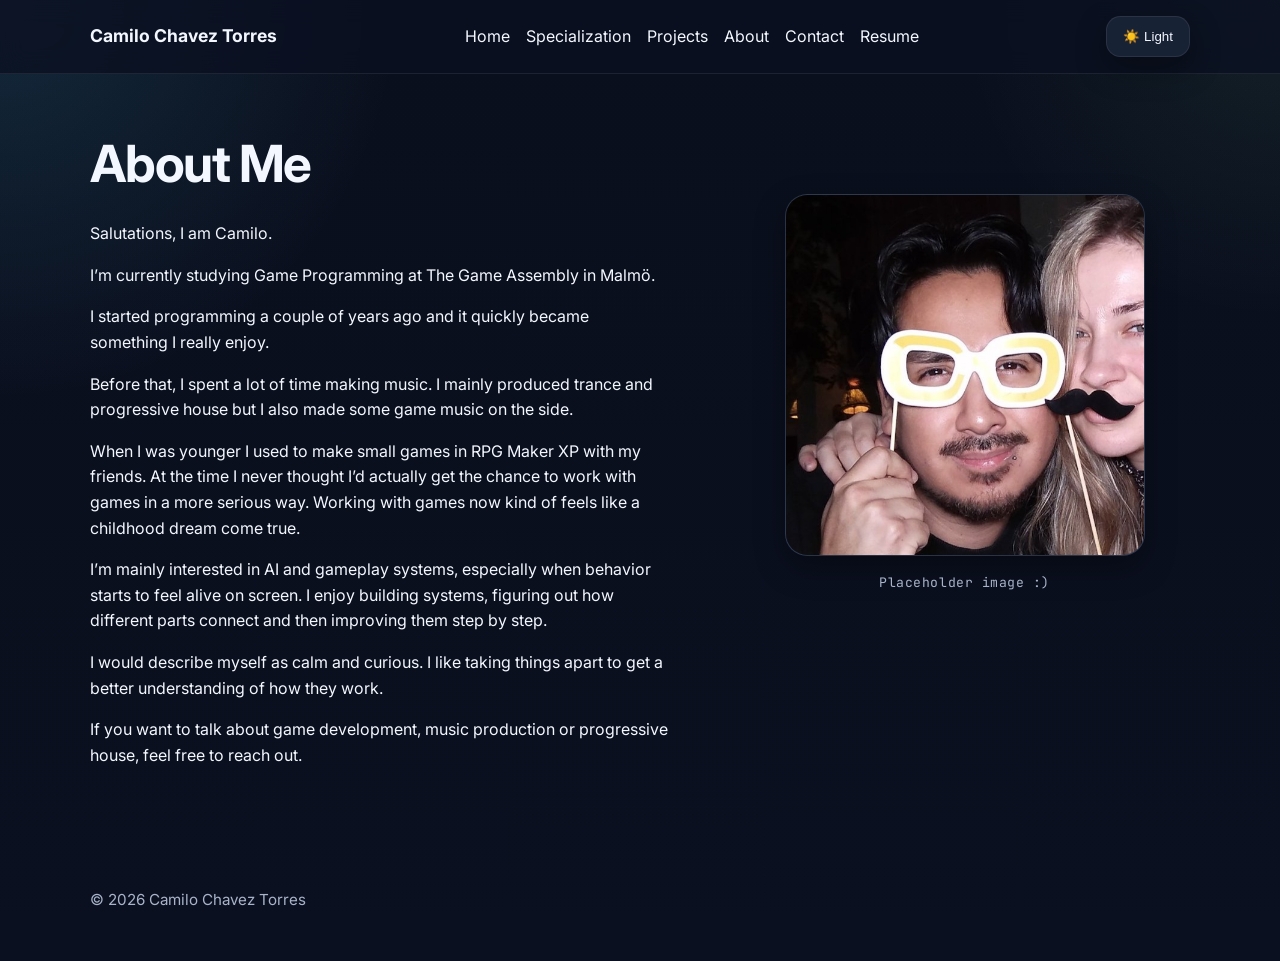
==== about-me.html @ c8fd5c0b "small" ====
<!DOCTYPE html>
<html lang="en">

<head>
    <meta charset="UTF-8" />
    <meta name="viewport" content="width=device-width, initial-scale=1.0" />
    <title>About — Camilo Chavez Torres</title>

    <link rel="icon" type="image/png" sizes="16x16" href="../media/images/favicon/favicon16.png">
    <link rel="icon" type="image/png" sizes="32x32" href="../media/images/favicon/favicon32.png">
    <link rel="stylesheet" href="../styles.css">
    <link
        href="https://fonts.googleapis.com/css2?family=Inter:wght@400;600;700&family=JetBrains+Mono:wght@400;500&display=swap"
        rel="stylesheet">
</head>

<body>
    <header class="nav">
        <div class="container nav-inner">
            <a href="index.html" class="brand">Camilo Chavez Torres</a>

            <button class="nav-toggle" id="nav-toggle" type="button" aria-label="Open navigation" aria-expanded="false">
                ☰
            </button>

            <nav class="nav-links" id="mobile-nav">
                <a href="index.html" class="nav-home">Home</a>
                <a href="projects/specialization-project.html">Specialization</a>
                <a href="index.html#projects">Projects</a>
                <a href="about-me.html">About</a>
                <a href="index.html#contact">Contact</a>
                <a href="assets/Camilo_Chavez_Torres_CV.pdf" target="_blank" class="primary-button">Resume</a>

                <button class="control-button mobile-theme-button" id="theme-toggle" type="button">🌙 Light</button>
            </nav>

            <div class="top-controls desktop-controls">
                <button class="control-button" id="theme-toggle-desktop" type="button">🌙 Light</button>
            </div>
        </div>
    </header>

    <main class="about-page">

        <section class="about-hero">
            <div class="container about-hero-grid">


                <div class="about-hero-text">
                    <h1 class="about-title">About Me</h1>



                    <div class="about-main-text">
                        <p>Salutations, I am Camilo.</p>

                        <p>I’m currently studying Game Programming at The Game Assembly in Malmö.</p>

                        <p>I started programming a couple of years ago and it quickly became something I really enjoy.
                        </p>

                        <p>Before that, I spent a lot of time making music. I mainly produced trance and progressive
                            house but I also made some game music on the side.</p>

                        <p>When I was younger I used to make small games in RPG Maker XP with my friends. At the time
                            I never thought I’d actually get the chance to work with games in a more serious way.
                            Working with games now kind of feels like a childhood dream come true.</p>

                        <p>I’m mainly interested in AI and gameplay systems, especially when behavior starts to feel
                            alive on screen. I enjoy building systems, figuring out how different parts connect and then
                            improving them step by step.</p>

                        <p>I would describe myself as calm and curious. I like taking things apart to get a better understanding
                            of how they work.</p>

                        <p>If you want to talk about game development, music production or progressive house, feel free
                            to reach out.</p>
                    </div>
                </div>

                <!-- RIGHT -->
                <div class="about-hero-media">
                    <div class="about-photo-placeholder about-photo-card">
                        <img src="../media/images/about/me.jpg" alt="Camilo Chavez Torres" class="about-photo-image">
                    </div>

                    <p class="about-side-note">
                        Placeholder image :)
                    </p>
                </div>
                <!-- <p class="about-side-note">
                    From RPG Maker XP to custom C++ engine projects.
                </p> -->

            </div>
        </section>

    </main>

    <footer>
        <div class="container">© 2026 Camilo Chavez Torres</div>
    </footer>

    <script src="../script.js"></script>
</body>

</html>
---- styles.css ----
:root {
  --bg: #0b1020;
  --bg-soft: #121a2b;
  --bg-top: #0a0f1d;
  --card: #182235;
  --card-2: #1c2840;
  --surface: #0f1728;
  --text: #f3f7ff;
  --muted: #a7b4c9;
  --accent: #4cc9f0;
  --accent-2: #80ed99;
  --border: rgba(255, 255, 255, 0.08);
  --shadow: 0 12px 30px rgba(0, 0, 0, 0.35);
  --nav-bg: rgba(11, 16, 32, 0.78);
  --hero-glow-1: rgba(76, 201, 240, 0.14);
  --hero-glow-2: rgba(128, 237, 153, 0.08);
  --tag-bg: rgba(76, 201, 240, 0.08);
  --tag-border: rgba(76, 201, 240, 0.18);
  --tag-text: #dff7ff;
  --max-width: 1100px;
}

body.light-theme {
  --bg: #eef3f8;
  --bg-soft: #dde7f2;
  --bg-top: #f8fbff;
  --card: #ffffff;
  --card-2: #f6f9fc;
  --surface: #eaf1f8;
  --text: #142033;
  --muted: #52627a;
  --border: rgba(20, 32, 51, 0.08);
  --shadow: 0 12px 30px rgba(26, 38, 58, 0.12);
  --nav-bg: rgba(255, 255, 255, 0.78);
  --hero-glow-1: rgba(76, 201, 240, 0.10);
  --hero-glow-2: rgba(128, 237, 153, 0.06);
  --tag-bg: rgba(76, 201, 240, 0.10);
  --tag-border: rgba(76, 201, 240, 0.20);
  --tag-text: #14324a;
}

* {
  box-sizing: border-box;
}

html {
  scroll-behavior: smooth;
}

body {
  margin: 0;
  font-family: 'Inter', Arial, Helvetica, sans-serif;
  color: var(--text);
  line-height: 1.6;
  background:
    radial-gradient(circle at top left, var(--hero-glow-1), transparent 25%),
    radial-gradient(circle at top right, var(--hero-glow-2), transparent 20%),
    linear-gradient(180deg, var(--bg-top) 0%, var(--bg) 100%);
}

a {
  color: var(--accent);
  text-decoration: none;
}

a:hover {
  text-decoration: underline;
}

.container {
  width: min(var(--max-width), calc(100% - 3rem));
  margin: 0 auto;
}

.nav {
  position: sticky;
  top: 0;
  z-index: 100;
  backdrop-filter: blur(12px);
  background: var(--nav-bg);
  border-bottom: 1px solid var(--border);
}

.nav-inner {
  display: flex;
  justify-content: space-between;
  align-items: center;
  gap: 1rem;
  padding: 1rem 0;
}

.brand {
  font-size: 1.1rem;
  font-weight: 700;
  color: var(--text);
}

.nav-links {
  display: flex;
  flex-wrap: wrap;
  gap: 1rem;
}

.nav-links a {
  color: inherit;
  transition: color 0.2s ease;
}

.nav-links a:hover {
  color: #7dd3fc; 
}

body.light-theme .nav-links a:hover {
  color: #2563eb; 
}

.nav a {
  color: var(--text);
}

.nav a:hover {
  text-decoration: none;
  color: var(--accent);
}

.top-controls {
  display: flex;
  flex-wrap: wrap;
  gap: 0.75rem;
}

.control-button {
  padding: 0.75rem 1rem;
  border-radius: 0.9rem;
  border: 1px solid var(--border);
  background: var(--card);
  color: var(--text);
  cursor: pointer;
  box-shadow: var(--shadow);
  transition: transform 0.2s ease, border-color 0.2s ease, background 0.2s ease;
}

.control-button:hover {
  transform: translateY(-2px);
  border-color: rgba(76, 201, 240, 0.35);
}

.hero {
  padding: 4rem 0 0.5rem;
}

.hero-compact {
  max-width: 700px;
}

.hero-grid {
  display: grid;
  grid-template-columns: 1fr;
  gap: 1.5rem;
  align-items: start;
}

.hero-copy h1 {
  white-space: nowrap;
  margin-bottom: 1.9rem;
}

.hero .hero-sub {
  margin: 0 0 2.6rem;
  color: var(--muted);
  font-size: 1.08rem;
  line-height: 1.75;
  max-width: 55ch;
}

@media (max-width: 900px) {
  .hero-copy h1 {
    white-space: normal;
  }
}

.eyebrow {
  display: inline-block;
  margin-bottom: 1rem;
  padding: 0.45rem 0.85rem;
  border-radius: 999px;
  background: rgba(76, 201, 240, 0.08);
  border: 1px solid rgba(76, 201, 240, 0.25);
  color: var(--accent);
  font-size: 0.78rem;
  text-transform: uppercase;
}

.eyebrow,
.tag,
.hero-card h2,
.section-title,
.tech-pill {
  font-family: 'JetBrains Mono', monospace;
  letter-spacing: 0.03em;
}

h1 {
  margin: 0 0 0.4rem;
  font-size: clamp(2.4rem, 5vw, 4rem);
  line-height: 1.05;
  letter-spacing: -0.02em;
  font-weight: 700;
}

.hero p {
  max-width: 60ch;
  color: var(--muted);
  font-size: 1.05rem;
  margin: 0.6rem 0 0.8rem;
}

.hero-lead {
  margin-bottom: 1.2rem;
  font-size: 1.15rem;
  font-weight: 500;
  margin: 0 0 1.25rem;
  color: var(--text);
}

.hero-tech {
  display: flex;
  flex-wrap: wrap;
  gap: 0.75rem;
  margin: 0;
}

.tech-pill {
  padding: 0.3rem 0.6rem;
  border-radius: 6px;
  font-size: 0.75rem;
  font-family: 'JetBrains Mono', monospace;
  background: transparent;
  border: 1px solid rgba(76, 201, 240, 0.35);
  color: var(--tag-text);
}

.hero-actions {
  display: flex;
  flex-wrap: wrap;
  gap: 1rem;
  margin-top: 1.5rem;
}

.button {
  display: inline-block;
  padding: 0.9rem 1.2rem;
  border-radius: 0.9rem;
  border: 1px solid var(--border);
  background: var(--card);
  color: var(--text);
  box-shadow: var(--shadow);
  transition: transform 0.2s ease, border-color 0.2s ease, background 0.2s ease;
}

.button:hover {
  transform: translateY(-3px);
  border-color: rgba(76, 201, 240, 0.35);
  text-decoration: none;
}

.button-primary {
  color: #07111d;
  font-weight: 700;
  border: none;
  background: linear-gradient(135deg, var(--accent), var(--accent-2));
}

.project-points {
  margin: 0 0 1rem;
  padding-left: 1.2rem;
  color: var(--muted);
}

.project-points li {
  margin-bottom: 0.5rem;
}

.project-card-link {
  display: block;
  color: inherit;
  text-decoration: none;
}

.project-card-link:hover {
  text-decoration: none;
}

.project-card-link:hover .project-title,
.project-card-link:hover .project-desc,
.project-card-link:hover .tag {
  text-decoration: none;
}



.hero-card,
.about-card,
.contact-card,
.skill-card,
.project-card {
  background: linear-gradient(180deg, var(--card) 0%, var(--card-2) 100%);
  border: 1px solid var(--border);
  box-shadow: var(--shadow);
}

.project-card a {
  color: var(--accent);
  font-weight: 700;
}

.project-card a:hover {
  color: var(--accent-2);
}

.hero-card {
  border-radius: 1.4rem;
  padding: 1.4rem;
}

.hero-card h2 {
  margin-top: 0;
  font-size: 1rem;
  color: var(--muted);
}

.hero-list {
  margin: 0;
  padding-left: 1.1rem;
}

.hero-list li {
  margin-bottom: 0.7rem;
}

.hero-label {
  font-family: 'JetBrains Mono', monospace;
  font-size: 0.72rem;
  color: var(--muted);
  margin: 8.75rem 0 0.45rem;
  text-transform: uppercase;
  letter-spacing: 0.08em;
  margin-bottom: 120.5rem;
}

section {
  padding: 2.5rem 0;
}

.section-title {
  margin: 0 0 0.5rem;
  font-size: 2rem;
  letter-spacing: -0.02em;
}

.section-text {
  margin: 0 0 1.5rem;
  max-width: none;
  color: var(--muted);
}

.projects-grid {
  display: grid;
  grid-template-columns: repeat(2, minmax(0, 1fr));
  gap: 1.25rem;
  align-items: stretch;
}

.project-card {
  border-radius: 1.25rem;
  overflow: hidden;
  transition: transform 0.2s ease, border-color 0.2s ease;
  display: flex;
  flex-direction: column;
  height: 100%;
}

.project-card:hover {
  transform: translateY(-5px);
  border-color: rgba(76, 201, 240, 0.35);
  transform: scale(1.02);
}

.project-media {
  aspect-ratio: 16 / 9;
  display: grid;
  place-items: center;
  background:
    linear-gradient(135deg, rgba(76, 201, 240, 0.16), rgba(128, 237, 153, 0.08)),
    var(--surface);
  color: var(--muted);
  font-weight: 700;
  border-bottom: 1px solid var(--border);
  overflow: hidden;
}

.project-media img {
  width: 100%;
  height: 100%;
  object-fit: contain;
  display: block;
  background: #000;
  transition: transform 0.35s ease;
}

.project-content a {
  display: inline-block;
  margin-top: auto;
  padding-top: 1rem;
  font-weight: 700;
}

.project-content {
  padding: 1.5rem;
  display: flex;
  flex-direction: column;
  flex-grow: 1;
}

.project-title {
  margin: 0 0 0.5rem;
  font-size: 1.3rem;
}

.project-desc {
  margin: 0 0 0.75rem;
  color: var(--muted);
  min-height: 4.5rem;
}

.tags {
  display: flex;
  flex-wrap: wrap;
  gap: 0.5rem;
  margin-bottom: 1rem;
}

.tag {
  padding: 0.35rem 0.65rem;
  border-radius: 999px;
  font-size: 0.82rem;
  background: var(--tag-bg);
  border: 1px solid var(--tag-border);
  color: var(--tag-text);
}

.skills-grid {
  display: grid;
  grid-template-columns: repeat(3, minmax(0, 1fr));
  gap: 1rem;
}

.skill-card,
.about-card,
.contact-card {
  border-radius: 1.1rem;
  padding: 2rem;
}

.skill-card h3 {
  margin-top: 0;
  margin-bottom: 0.5rem;
}

.skill-card p,
.about-card p,
.contact-card p {
  margin: 0;
  color: var(--muted);
}

.contact-links {
  display: flex;
  flex-wrap: wrap;
  gap: 0.8rem;
  margin-top: 1rem;
}

footer {
  padding: 2rem 0 3rem;
  color: var(--muted);
  font-size: 0.95rem;
}
.video-card {
  padding: 1.25rem;
}

.video-wrapper {
  position: relative;
  width: 100%;
  aspect-ratio: 16 / 9;
  overflow: hidden;
  border-radius: 1rem;
}

.video-wrapper iframe {
  width: 100%;
  height: 100%;
  border: 0;
}

.featured-project {
  grid-column: 1 / -1;
}

.featured-project .project-card {
  display: grid;
  grid-template-columns: 1.3fr 1fr;
  min-height: 420px;
}

.featured-project .project-media {
  aspect-ratio: auto;
  height: 100%;
}

.featured-project .project-content {
  padding: 2rem;
  justify-content: center;
}

.featured-project .project-title {
  font-size: 2rem;
}

.featured-project .project-desc {
  font-size: 1.05rem;
  min-height: unset;
}

.spec-page {
  padding-bottom: 3rem;
}

.spec-hero {
  padding: 2.5rem 0 1.5rem;
}

.spec-kicker {
  margin: 0 0 0.85rem;
  font-family: 'JetBrains Mono', monospace;
  font-size: 0.9rem;
  text-transform: uppercase;
  letter-spacing: 0.1em;
  color: var(--accent);
  font-weight: 500;
}

body.light-theme .spec-kicker {
  color: #060a13;
}

body.light-theme .spec-info-item {
  background: var(--card);
  border: 1px solid var(--border);
  box-shadow: var(--shadow);
}

body.light-theme .spec-info-item span {
  color: #060a13 !important;
}

.spec-title {
  margin: 0 0 0.6rem;
  font-size: clamp(3rem, 8vw, 5.5rem);
  line-height: 0.95;
  letter-spacing: -0.03em;
}

.spec-subtitle {
  margin: 0 0 1.5rem;
  max-width: 75ch;
  color: var(--muted);
  font-size: 1.05rem;
}

.spec-media-viewer {
  margin-top: 1.5rem;
}

.spec-main-media {
  position: relative;
  border-radius: 1.4rem;
  overflow: hidden;
  background: linear-gradient(180deg, var(--card) 0%, var(--card-2) 100%);
  border: 1px solid var(--border);
  box-shadow: var(--shadow);
  min-height: 520px;
}

.spec-media-item {
  display: none;
  width: 100%;
  height: 100%;
  min-height: 520px;
  object-fit: cover;
  background: #000;
}

.spec-main-media video.spec-media-item {
  width: 100%;
  height: 100%;
  object-fit: cover;
}

.spec-main-media img.spec-media-item {
  width: 100%;
  height: 100%;
  object-fit: cover;
}

body.light-theme .spec-code-block {
  background: #f8fbff;
  border-color: rgba(20, 32, 51, 0.1);
  box-shadow: 0 10px 24px rgba(26, 38, 58, 0.08);
}

body.light-theme .spec-code-block summary {
  background: rgba(37, 99, 235, 0.08);
  border-bottom-color: rgba(20, 32, 51, 0.08);
  color: #1d4ed8;
}

body.light-theme .spec-code-file {
  background: rgba(37, 99, 235, 0.06);
  border-bottom-color: rgba(20, 32, 51, 0.08);
  color: #1d4ed8;
}

body.light-theme .spec-code-inner code {
  color: #142033;
}

.spec-media-item.active {
  display: block;
}

.spec-code-switcher {
  margin-top: 1.5rem;
  border: 1px solid rgba(125, 211, 252, 0.16);
  border-radius: 20px;
  overflow: hidden;
  background: rgba(7, 15, 24, 0.72);
  box-shadow: 0 10px 30px rgba(0, 0, 0, 0.18);
}

.spec-code-tabs {
  display: flex;
  gap: 0;
  border-bottom: 1px solid rgba(125, 211, 252, 0.1);
  background: rgba(14, 116, 144, 0.12);
}

.spec-code-tab {
  appearance: none;
  border: none;
  background: transparent;
  color: var(--muted);
  font-family: 'JetBrains Mono', monospace;
  font-size: 0.82rem;
  letter-spacing: 0.06em;
  text-transform: uppercase;
  padding: 0.9rem 1.15rem;
  cursor: pointer;
  transition: background 0.2s ease, color 0.2s ease;
}

.spec-code-tab:hover {
  color: var(--text);
  background: rgba(255, 255, 255, 0.03);
}

.spec-code-tab.active {
  color: var(--accent);
  background: rgba(76, 201, 240, 0.08);
}

.spec-code-panel {
  display: none;
}

.spec-code-panel.active {
  display: block;
}

.spec-code-panel pre {
  margin: 0;
  padding: 1.4rem 1.25rem 1.5rem;
  overflow-x: auto;
}

.spec-code-panel code {
  font-family: 'JetBrains Mono', monospace;
  font-size: 0.92rem;
  line-height: 1.75;
  color: #dbe7f3;
  white-space: pre;
}

body.light-theme .spec-code-switcher {
  background: #f8fbff;
  border-color: rgba(20, 32, 51, 0.1);
  box-shadow: 0 10px 24px rgba(26, 38, 58, 0.08);
}

body.light-theme .spec-code-tabs {
  background: rgba(37, 99, 235, 0.06);
  border-bottom-color: rgba(20, 32, 51, 0.08);
}

body.light-theme .spec-code-tab {
  color: #52627a;
}

body.light-theme .spec-code-tab:hover {
  color: #142033;
  background: rgba(20, 32, 51, 0.03);
}

body.light-theme .spec-code-tab.active {
  color: #1d4ed8;
  background: rgba(37, 99, 235, 0.08);
}

body.light-theme .spec-code-panel code {
  color: #142033;
}

.spec-thumbnails {
  display: flex;
  gap: 0.75rem;
  margin-top: 0.85rem;
  overflow-x: auto;
  padding-bottom: 0.25rem;
}

.spec-thumb {
  flex: 0 0 140px;
  height: 78px;
  border: 1px solid var(--border);
  background: linear-gradient(180deg, var(--card) 0%, var(--card-2) 100%);
  border-radius: 0.8rem;
  overflow: hidden;
  cursor: pointer;
  padding: 0;
  opacity: 0.72;
  transition: transform 0.2s ease, border-color 0.2s ease, opacity 0.2s ease;
}

.spec-thumb:hover {
  transform: translateY(-2px);
  opacity: 1;
  border-color: rgba(76, 201, 240, 0.35);
}

.spec-thumb.active {
  opacity: 1;
  border-color: var(--accent);
}

.spec-thumb img,
.spec-thumb video {
  width: 100%;
  height: 100%;
  object-fit: cover;
  display: block;
  background: #000;
}

.spec-info-strip {
  display: grid;
  grid-template-columns: repeat(4, minmax(0, 1fr));
  gap: 1rem;
  margin-top: 1.25rem;
}

.spec-info-item {
  padding: 1rem 1.1rem;
  border-radius: 1rem;
  background: linear-gradient(180deg, var(--card) 0%, var(--card-2) 100%);
  border: 1px solid var(--border);
  box-shadow: var(--shadow);
}

.spec-info-item span {
  display: block;
  margin-bottom: 0.45rem;
  font-family: 'JetBrains Mono', monospace;
  font-size: 0.72rem;
  text-transform: uppercase;
  letter-spacing: 0.08em;
  color: var(--accent);
}

.spec-info-item p {
  margin: 0;
  color: var(--text);
  font-weight: 600;
  line-height: 1.4;
}

.spec-content {
  padding: 2rem 0 3rem;
}

.spec-content-width {
  max-width: 980px;
}

.spec-section {
  margin-bottom: 3rem;
}

.spec-section h2 {
  margin: 0 0 1rem;
  font-size: 2rem;
  line-height: 1.1;
}

.spec-section p {
  margin: 0 0 1rem;
  color: var(--muted);
  max-width: 75ch;
}

.spec-feature-row {
  display: grid;
  grid-template-columns: 1fr 1fr;
  gap: 2rem;
  align-items: start;
}

.spec-feature-row.reverse {
  grid-template-columns: 1fr 1fr;
}

.spec-feature-row.reverse .spec-feature-text {
  order: 2;
}

.spec-feature-row.reverse .spec-feature-media {
  order: 1;
}

.spec-feature-media img,
.spec-feature-media video {
  width: 100%;
  max-width: none;
  border-radius: 1.2rem;
  border: 1px solid var(--border);
  box-shadow: var(--shadow);
  background: #000;
  transition: transform 0.25s ease;
}

.spec-feature-media img:hover,
.spec-feature-media video:hover {
  transform: none;
}

.spec-feature-text {
  max-width: 500px;
}

.spec-feature-media {
  display: flex;
  flex-direction: column;
  align-items: flex-start;
  margin-top: 1.25rem;
  gap: 1rem;
}

.spec-feature-row.reverse .spec-feature-media {
  justify-content: flex-end;
}

.featured-label {
  margin: 0 0 0.85rem;
  font-family: 'JetBrains Mono', monospace;
  font-size: 0.92rem;
  text-transform: uppercase;
  letter-spacing: 0.1em;
  color: var(--accent);
  font-weight: 500;
  display: inline-block;
  padding: 0.2rem 0;
}

body.light-theme .featured-label {
  color: #060a13;
}

.spec-code-block {
  margin-top: 1.5rem;
  border: 1px solid rgba(125, 211, 252, 0.16);
  border-radius: 20px;
  overflow: hidden;
  background: rgba(7, 15, 24, 0.72);
  box-shadow: 0 10px 30px rgba(0, 0, 0, 0.18);
}

.spec-code-block summary {
  list-style: none;
  cursor: pointer;
  padding: 1rem 1.25rem;
  font-family: 'JetBrains Mono', monospace;
  font-size: 0.9rem;
  letter-spacing: 0.04em;
  color: var(--accent);
  background: rgba(14, 116, 144, 0.16);
  border-bottom: 1px solid rgba(125, 211, 252, 0.12);
  user-select: none;
}

.spec-code-block summary::-webkit-details-marker {
  display: none;
}

.spec-code-block summary::before {
  content: "▸";
  display: inline-block;
  margin-right: 0.65rem;
  transition: transform 0.2s ease;
}

.spec-code-block[open] summary::before {
  transform: rotate(90deg);
}

.spec-code-switcher {
  background: rgba(7, 15, 24, 0.72);
}

.spec-code-tabs {
  display: flex;
  border-bottom: 1px solid rgba(125, 211, 252, 0.1);
  background: rgba(14, 116, 144, 0.12);
}

.spec-code-tab {
  appearance: none;
  border: none;
  background: transparent;
  color: var(--muted);
  font-family: 'JetBrains Mono', monospace;
  font-size: 0.82rem;
  letter-spacing: 0.06em;
  text-transform: uppercase;
  padding: 0.9rem 1.15rem;
  cursor: pointer;
  transition: background 0.2s ease, color 0.2s ease;
}

.spec-code-tab:hover {
  color: var(--text);
  background: rgba(255, 255, 255, 0.03);
}

.spec-code-tab.active {
  color: var(--accent);
  background: rgba(76, 201, 240, 0.08);
}

.spec-code-panel {
  display: none;
}

.spec-code-panel.active {
  display: block;
}

.spec-code-file {
  padding: 0.85rem 1.25rem;
  font-family: 'JetBrains Mono', monospace;
  font-size: 0.82rem;
  letter-spacing: 0.08em;
  text-transform: uppercase;
  color: var(--accent);
  background: rgba(3, 105, 122, 0.18);
  border-bottom: 1px solid rgba(125, 211, 252, 0.1);
}

.spec-code-panel pre {
  margin: 0;
  padding: 1.4rem 1.25rem 1.5rem;
  overflow: auto;
  max-height: 420px;
}

.spec-code-panel code {
  font-family: 'JetBrains Mono', monospace;
  font-size: 0.92rem;
  line-height: 1.75;
  color: #dbe7f3;
  white-space: pre;
}

.spec-code-inner {
  padding: 0;
}

.spec-code-file {
  padding: 0.85rem 1.25rem;
  font-family: 'JetBrains Mono', monospace;
  font-size: 0.82rem;
  letter-spacing: 0.08em;
  text-transform: uppercase;
  color: var(--accent);
  background: rgba(3, 105, 122, 0.18);
  border-bottom: 1px solid rgba(125, 211, 252, 0.1);
}

.spec-code-inner pre {
  margin: 0;
  padding: 1.4rem 1.25rem 1.5rem;
  overflow-x: auto;
}

.spec-code-inner code {
  font-family: 'JetBrains Mono', monospace;
  font-size: 0.92rem;
  line-height: 1.75;
  color: #dbe7f3;
  white-space: pre;
}

.spec-job-gallery {
  width: 100%;
  max-width: 520px;
}

.spec-job-video {
  display: none;
  width: 100%;
  border-radius: 1.2rem;
  border: 1px solid var(--border);
  box-shadow: var(--shadow);
  background: #000;
}

.spec-job-video.active {
  display: block;
}

.spec-job-gallery-controls {
  display: flex;
  flex-wrap: wrap;
  gap: 0.6rem;
  margin-top: 0.85rem;
}

.spec-job-button {
  appearance: none;
  border: 1px solid var(--border);
  background: linear-gradient(180deg, var(--card) 0%, var(--card-2) 100%);
  color: var(--text);
  font-family: 'JetBrains Mono', monospace;
  font-size: 0.78rem;
  padding: 0.55rem 0.8rem;
  border-radius: 999px;
  cursor: pointer;
  transition: transform 0.2s ease, border-color 0.2s ease, color 0.2s ease;
}

.spec-job-button:hover {
  transform: translateY(-1px);
  border-color: rgba(76, 201, 240, 0.35);
}

.spec-job-button.active {
  border-color: var(--accent);
  color: var(--accent);
}

.spec-video-caption {
  margin-top: 1.1rem;
  padding: 0 0.75rem 0.75rem;
  max-width: 520px;
  color: var(--muted);
  font-size: 0.95rem;
  line-height: 1.55;
}

.spec-job-gallery .spec-video-caption {
  display: none;
  margin-top: 1.2rem;
  padding: 0 0.25rem;
  max-width: 480px;
}


.spec-job-gallery .spec-video-caption.active {
  display: block;
}

.about-page {
  padding-bottom: 3rem;
}

.about-hero {
  padding: 4rem 0 1.5rem;
}

.about-hero-grid {
  display: grid;
  grid-template-columns: 1fr 0.75fr;
  gap: 3rem;
  align-items: start;
}

.about-hero-text {
  text-align: left;
}

.about-title {
  margin: 0 0 1rem;
  font-size: clamp(2.1rem, 4vw, 3.2rem);
  line-height: 1;
  letter-spacing: -0.03em;
}

.about-hero-media {
  margin-top: 3.5rem;
  align-self: start;
  display: flex;
  flex-direction: column;
  align-items: center;
}

.about-photo-placeholder {
  width: 100%;
  max-width: 360px;
  min-height: 360px;
  display: flex;
  align-items: flex-end;
  border-radius: 1.4rem;
  border: 1px solid var(--border);
  box-shadow: var(--shadow);
  background: linear-gradient(180deg, var(--card) 0%, var(--card-2) 100%);
}

.about-placeholder-inner {
  padding: 2rem;
  text-align: left;
}

.about-placeholder-inner span {
  display: block;
  margin-bottom: 0.75rem;
  font-family: 'JetBrains Mono', monospace;
  font-size: 0.82rem;
  text-transform: uppercase;
  letter-spacing: 0.08em;
  color: var(--accent);
}

body.light-theme .about-placeholder-inner span {
  color: #060a13;
}

body.light-theme .spec-job-button.active {
  background: var(--accent);
  color: #07111d;
  border: none;
  font-weight: 200;
}



.about-placeholder-inner p {
  margin: 0;
  color: var(--muted);
  font-size: 1rem;
  line-height: 1.65;
}

.about-side-note {
  text-align: center;
  margin-top: 1rem;
  max-width: 260px;
  margin: 1rem 0 0;
  font-family: 'JetBrains Mono', monospace;
  font-size: 0.82rem;
  line-height: 1.6;
  letter-spacing: 0.04em;
  color: var(--muted);
}

.about-content {
  padding: 1rem 0 3rem;
}

.about-content-grid {
  display: grid;
  grid-template-columns: 1fr 0.75fr;
  gap: 3rem;
}

.about-content-main {
  grid-column: 1;
  max-width: 58ch;
  text-align: left;
}

.about-section p {
  margin: 0 0 1.15rem;
  color: var(--muted);
  font-size: 1rem;
  line-height: 1.75;
}

.about-main-text {
  margin-top: 2rem;
  max-width: 58ch;
}

.about-hero-grid {
  display: grid;
  grid-template-columns: 1fr 0.75fr;
  gap: 3rem;
}
.hero-grid {
  display: grid;
  grid-template-columns: 1.2fr 0.8fr;
  gap: 2rem;
  align-items: center;
}

.hero-greedy {
  display: flex;
  justify-content: flex-end;
  align-items: center;
  margin-right: -1rem;
}

.hero-greedy video {
  width: 100%;
  max-width: 280px;
  aspect-ratio: 1 / 1;
  border-radius: 1.4rem;
  border: 1px solid var(--border);
  box-shadow: var(--shadow);
  object-fit: cover;
  background: #000;
  display: block;
}

.spec-main-media iframe {
  width: 100%;
  height: 100%;
  min-height: 520px;
  border: 0;
  display: block;
}

.spec-main-media > video,
.spec-feature-media > video {
  display: block;
  width: 100%;
  height: auto;
  max-width: 100%;
}

.about-photo-card {
  overflow: hidden;
  padding: 0;
  align-items: stretch;
}

.about-photo-image {
  width: 100%;
  height: 100%;
  min-height: 360px;
  object-fit: cover;
  display: block;
}

.about-photo-image {
  object-position: center 35%;
}

@media (max-width: 700px) {
  .spec-main-media iframe {
    min-height: 280px;
  }
}

@media (max-width: 900px) {
  .hero-grid {
    grid-template-columns: 1fr;
    gap: 1rem;
  }

  .hero-greedy {
    display: flex;
    justify-content: center;
    align-items: center;
    margin-top: 0.5rem;
  }

  .hero-greedy video {
    max-width: 140px;
  }
}

@media (max-width: 900px) {
  .about-hero-grid,
  .about-content-grid {
    grid-template-columns: 1fr;
    gap: 1.5rem;
  }

  .about-content-main {
    max-width: 100%;
  }

  .about-photo-placeholder,
  .about-side-note {
    max-width: 320px;
  }

  .about-photo-placeholder {
    min-height: 320px;
  }
}


@media (max-width: 1000px) {
  .spec-info-strip {
    grid-template-columns: repeat(2, minmax(0, 1fr));
  }

  .spec-feature-row,
  .spec-feature-row.reverse {
    grid-template-columns: 1fr;
  }

  .spec-feature-row.reverse .spec-feature-text,
  .spec-feature-row.reverse .spec-feature-media {
    order: initial;
  }
}

@media (max-width: 700px) {
  .spec-main-media,
  .spec-media-item {
    min-height: 280px;
  }

  .spec-thumb {
    flex-basis: 110px;
    height: 64px;
  }

  .spec-info-strip {
    grid-template-columns: 1fr;
  }

  .spec-title {
    font-size: clamp(2.5rem, 11vw, 4rem);
  }

  .spec-section h2 {
    font-size: 1.6rem;
  }
}

@media (max-width: 900px) {

  .hero-grid,
  .projects-grid,
  .skills-grid {
    grid-template-columns: 1fr;
  }

  .hero {
    padding-top: 3.5rem;
  }

  .nav {
    position: static;
    backdrop-filter: blur(12px);
  }

  .nav-inner {
    display: flex;
    justify-content: space-between;
    align-items: center;
    gap: 1rem;
    padding: 1rem 0;
    flex-wrap: wrap;
  }
  .featured-project .project-card {
    grid-template-columns: 1fr;
    min-height: auto;
  }

  .featured-project .project-media {
    aspect-ratio: 16 / 9;
  }

  .featured-project .project-title {
    font-size: 1.5rem;
  }
}

.nav-toggle {
  display: none;
  padding: 0.75rem 1rem;
  border-radius: 0.9rem;
  border: 1px solid var(--border);
  background: var(--card);
  color: var(--text);
  cursor: pointer;
  box-shadow: var(--shadow);
  font-size: 1.2rem;
  line-height: 1;
  transition: transform 0.2s ease, border-color 0.2s ease, background 0.2s ease;
}

.nav-toggle:hover {
  transform: translateY(-2px);
  border-color: rgba(76, 201, 240, 0.35);
}

.mobile-theme-button {
  display: none;
}

@media (max-width: 900px) {
  .desktop-controls {
    display: none;
  }

  .nav-toggle {
    display: inline-flex;
    align-items: center;
    justify-content: center;
    justify-self: end;
  }

  .nav-inner {
    display: grid;
    grid-template-columns: 1fr auto;
    align-items: center;
    gap: 0.75rem;
    padding: 1rem 0;
  }

  .nav-links {
    display: none;
    grid-column: 1 / -1;
    flex-direction: column;
    gap: 0.85rem;
    padding-top: 0.75rem;
    border-top: 1px solid var(--border);
    margin-top: 0.5rem;
  }

  .nav-links.nav-open {
    display: flex;
  }

  .nav-links a,
  .mobile-theme-button {
    width: fit-content;
  }

  .mobile-theme-button {
    display: inline-block;
    margin-top: 0.35rem;
  }
}

@media (max-width: 700px) {
  .spec-main-media {
    min-height: 0 !important;
    height: auto;
  }
}
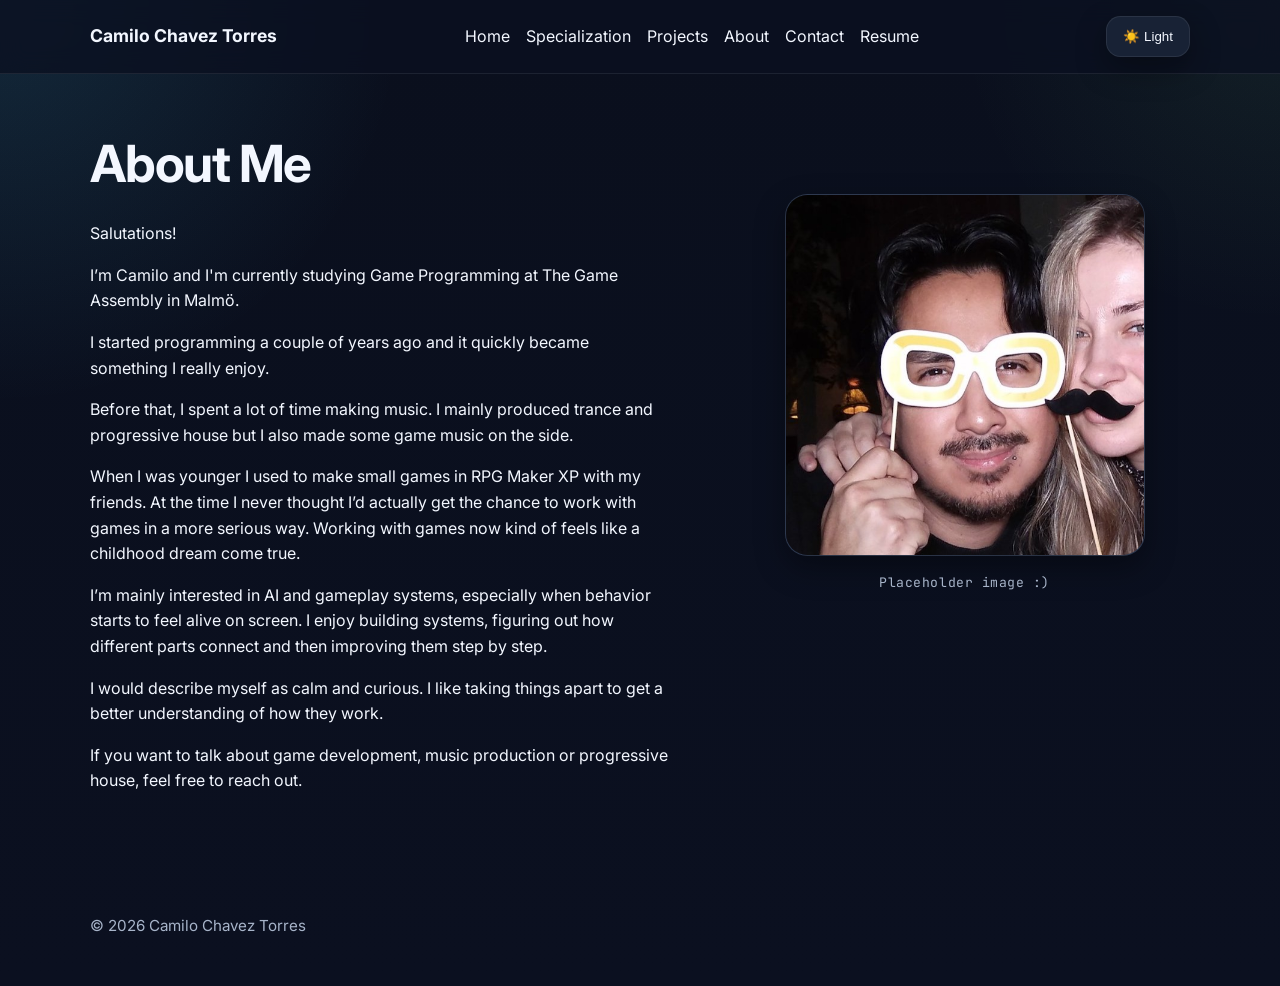
==== commit 96d413de: "small" ====
--- a/about-me.html
+++ b/about-me.html
@@ -52,9 +52,9 @@
 
 
                     <div class="about-main-text">
-                        <p>Salutations, I am Camilo.</p>
+                        <p>Salutations!</p>
 
-                        <p>I’m currently studying Game Programming at The Game Assembly in Malmö.</p>
+                        <p>I’m Camilo and I'm currently studying Game Programming at The Game Assembly in Malmö.</p>
 
                         <p>I started programming a couple of years ago and it quickly became something I really enjoy.
                         </p>
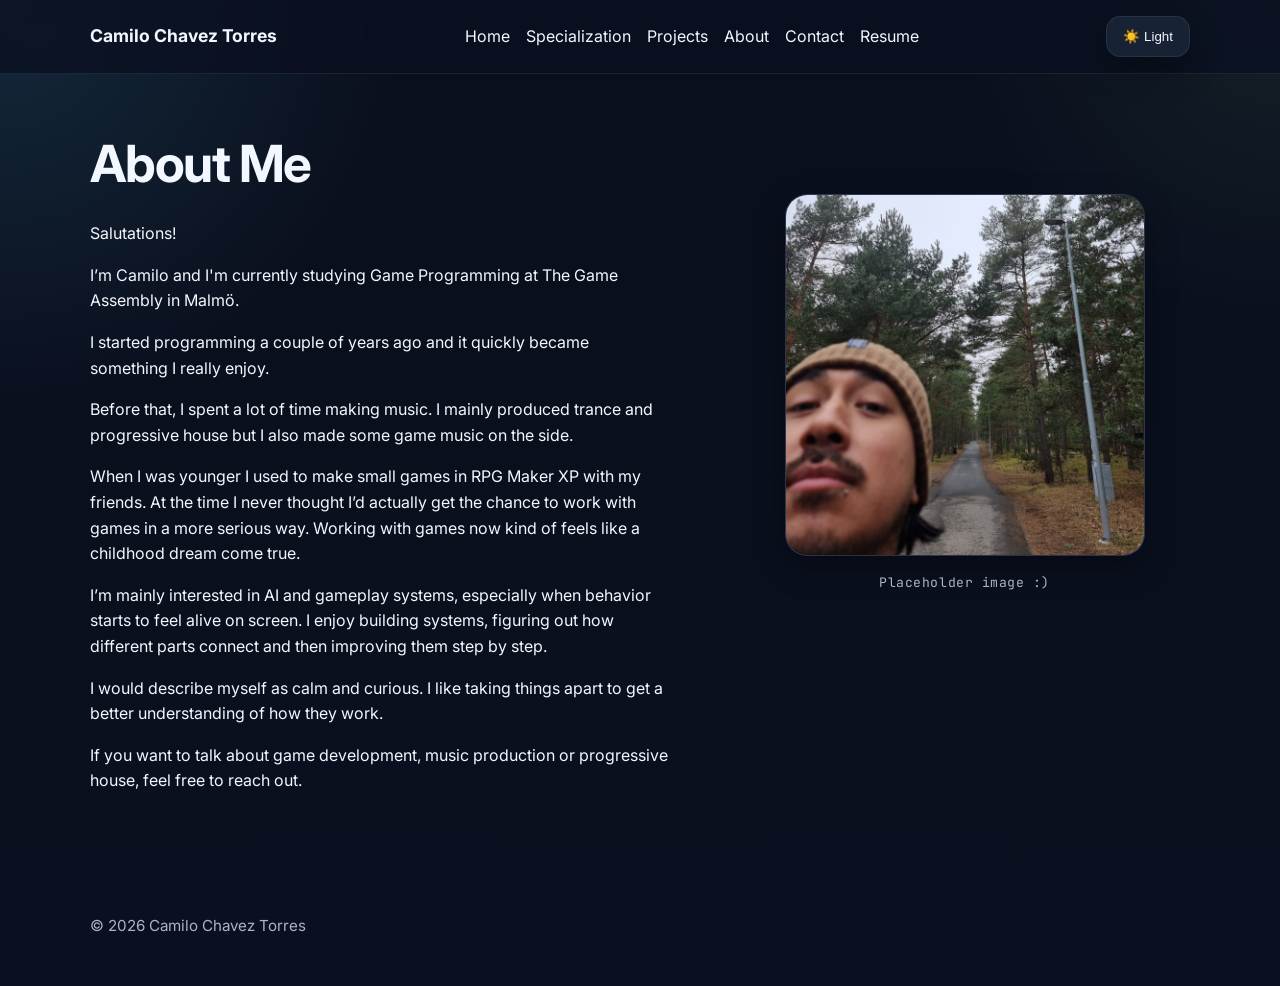
==== commit 7adf5eae: "tehe" ====
--- a/about-me.html
+++ b/about-me.html
@@ -81,7 +81,7 @@
                 <!-- RIGHT -->
                 <div class="about-hero-media">
                     <div class="about-photo-placeholder about-photo-card">
-                        <img src="../media/images/about/me.jpg" alt="Camilo Chavez Torres" class="about-photo-image">
+                        <img src="../media/images/about/placehold.jpg" alt="Camilo Chavez Torres" class="about-photo-image">
                     </div>
 
                     <p class="about-side-note">
--- a/styles.css
+++ b/styles.css
@@ -173,6 +173,22 @@
   max-width: 55ch;
 }
 
+.spec-build-video {
+  margin-top: 1.5rem;
+  display: flex;
+  flex-direction: column;
+  align-items: flex-start;
+  gap: 0.75rem;
+}
+
+.spec-build-video video {
+  width: 100%;
+  border-radius: 1.2rem;
+  border: 1px solid var(--border);
+  box-shadow: var(--shadow);
+  background: #000;
+}
+
 @media (max-width: 900px) {
   .hero-copy h1 {
     white-space: normal;
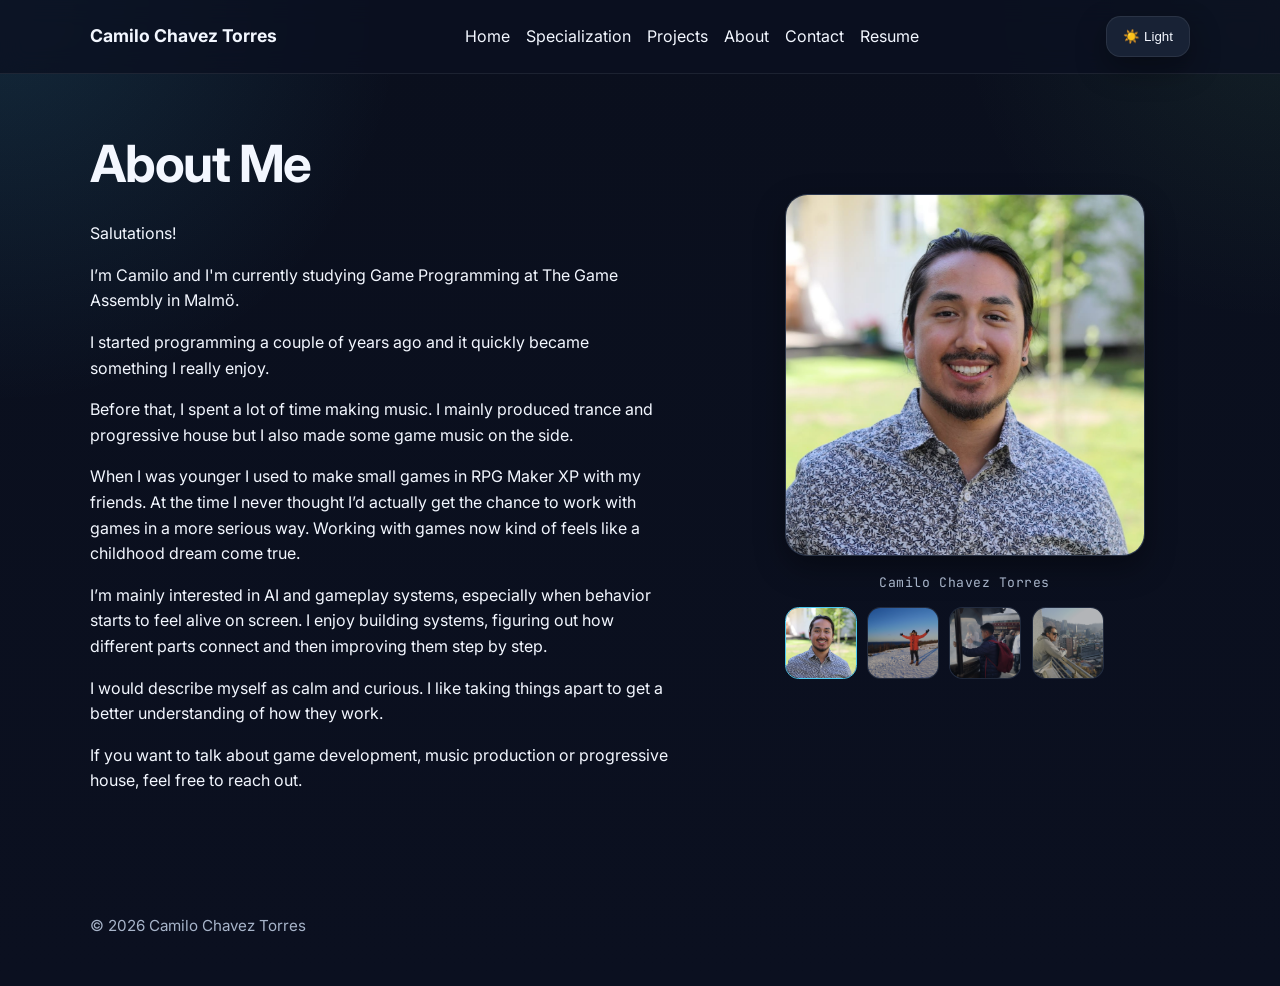
==== commit cf19cd8c: "Added photos about me page" ====
--- a/about-me.html
+++ b/about-me.html
@@ -70,7 +70,8 @@
                             alive on screen. I enjoy building systems, figuring out how different parts connect and then
                             improving them step by step.</p>
 
-                        <p>I would describe myself as calm and curious. I like taking things apart to get a better understanding
+                        <p>I would describe myself as calm and curious. I like taking things apart to get a better
+                            understanding
                             of how they work.</p>
 
                         <p>If you want to talk about game development, music production or progressive house, feel free
@@ -78,19 +79,41 @@
                     </div>
                 </div>
 
-                <!-- RIGHT -->
                 <div class="about-hero-media">
-                    <div class="about-photo-placeholder about-photo-card">
-                        <img src="../media/images/about/placehold.jpg" alt="Camilo Chavez Torres" class="about-photo-image">
+                    <div class="about-gallery">
+                        <div class="about-photo-placeholder about-photo-card">
+                            <img id="about-main-image" src="../media/images/about/about1.jpg"
+                                alt="Camilo Chavez Torres" class="about-photo-image">
+                        </div>
+
+                        <p class="about-side-note" id="about-image-caption">
+                            Camilo Chavez Torres
+                        </p>
+
+                        <div class="about-thumbnails">
+                            <button class="about-thumb active" type="button"
+                                data-image="../media/images/about/about1.jpg" data-caption="Camilo Chavez Torres"
+                                data-alt="Camilo Chavez Torres portrait">
+                                <img src="../media/images/about/about1.jpg" alt="Thumbnail 1">
+                            </button>
+
+                            <button class="about-thumb" type="button" data-image="../media/images/about/about2.jpg"
+                                data-caption="Another side of me." data-alt="Camilo Chavez Torres outdoors">
+                                <img src="../media/images/about/about2.jpg" alt="Thumbnail 2">
+                            </button>
+
+                            <button class="about-thumb" type="button" data-image="../media/images/about/about3.jpg"
+                                data-caption="A photo I like." data-alt="Camilo Chavez Torres photo">
+                                <img src="../media/images/about/about3.jpg" alt="Thumbnail 3">
+                            </button>
+
+                            <button class="about-thumb" type="button" data-image="../media/images/about/about4.jpg"
+                                data-caption="Yet another photo." data-alt="Camilo Chavez Torres portrait">
+                                <img src="../media/images/about/about4.jpg" alt="Thumbnail 4">
+                            </button>
+                        </div>
                     </div>
-
-                    <p class="about-side-note">
-                        Placeholder image :)
-                    </p>
                 </div>
-                <!-- <p class="about-side-note">
-                    From RPG Maker XP to custom C++ engine projects.
-                </p> -->
 
             </div>
         </section>
--- a/styles.css
+++ b/styles.css
@@ -1300,6 +1300,54 @@
   object-position: center 35%;
 }
 
+.about-gallery {
+  width: 100%;
+  max-width: 360px;
+  display: flex;
+  flex-direction: column;
+  align-items: center;
+}
+
+.about-thumbnails {
+  display: flex;
+  gap: 0.65rem;
+  margin-top: 0.9rem;
+  width: 100%;
+  overflow-x: auto;
+  padding-bottom: 0.2rem;
+}
+
+.about-thumb {
+  flex: 0 0 72px;
+  width: 72px;
+  height: 72px;
+  padding: 0;
+  border-radius: 0.85rem;
+  overflow: hidden;
+  border: 1px solid var(--border);
+  background: linear-gradient(180deg, var(--card) 0%, var(--card-2) 100%);
+  cursor: pointer;
+  opacity: 0.7;
+  transition: transform 0.2s ease, opacity 0.2s ease, border-color 0.2s ease;
+}
+
+.about-thumb:hover {
+  opacity: 1;
+  border-color: rgba(76, 201, 240, 0.35);
+}
+
+.about-thumb.active {
+  opacity: 1;
+  border-color: var(--accent);
+}
+
+.about-thumb img {
+  width: 100%;
+  height: 100%;
+  object-fit: cover;
+  display: block;
+}
+
 @media (max-width: 700px) {
   .spec-main-media iframe {
     min-height: 280px;
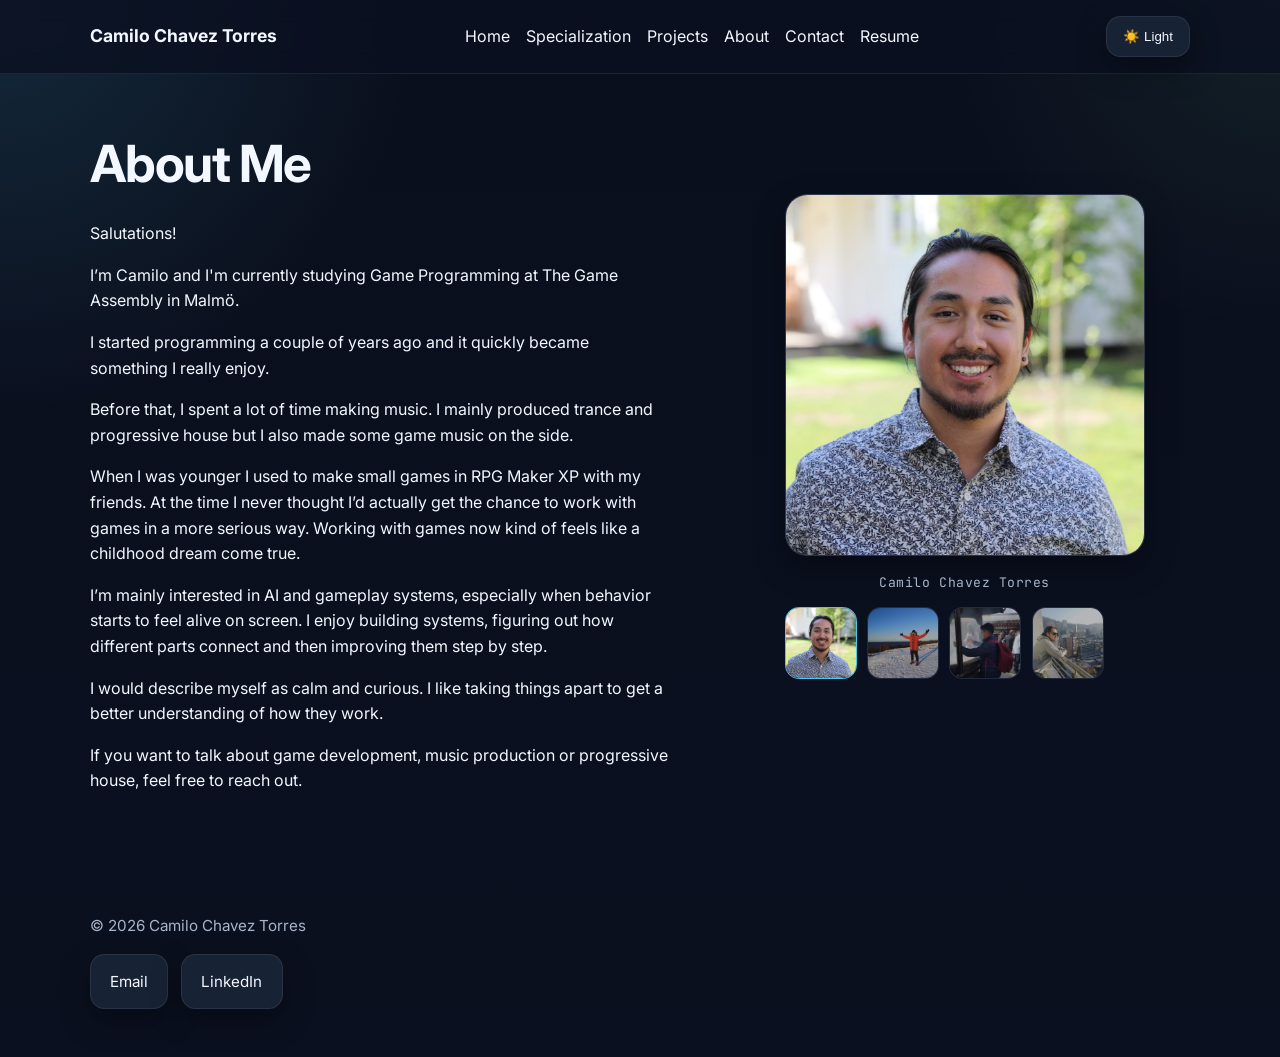
==== commit 9c9218b7: "added links to footer" ====
--- a/about-me.html
+++ b/about-me.html
@@ -82,8 +82,8 @@
                 <div class="about-hero-media">
                     <div class="about-gallery">
                         <div class="about-photo-placeholder about-photo-card">
-                            <img id="about-main-image" src="../media/images/about/about1.jpg"
-                                alt="Camilo Chavez Torres" class="about-photo-image">
+                            <img id="about-main-image" src="../media/images/about/about1.jpg" alt="Camilo Chavez Torres"
+                                class="about-photo-image">
                         </div>
 
                         <p class="about-side-note" id="about-image-caption">
@@ -121,7 +121,12 @@
     </main>
 
     <footer>
-        <div class="container">© 2026 Camilo Chavez Torres</div>
+        <div class="container">© 2026 Camilo Chavez Torres
+            <div class="contact-links">
+                <a class="button" href="mailto:elcamiloc@live.com">Email</a>
+                <a class="button" href="https://www.linkedin.com/in/camilo-chavez-torres/">LinkedIn</a>
+            </div>
+        </div>
     </footer>
 
     <script src="../script.js"></script>
--- a/styles.css
+++ b/styles.css
@@ -188,6 +188,36 @@
   box-shadow: var(--shadow);
   background: #000;
 }
+.spec-inspiration-media {
+  margin-top: 1.5rem;
+  max-width: 700px;
+}
+
+.spec-inspiration-media img {
+  width: 100%;
+  display: block;
+  border-radius: 1.2rem;
+  border: 1px solid var(--border);
+  box-shadow: var(--shadow);
+  background: #000;
+}
+
+.spec-image {
+  width: 100%;
+  max-height: 320px;
+  object-fit: contain;
+  display: block;
+  border-radius: 1.2rem;
+  background-color: #0f1117;
+  padding: 2rem;
+}
+
+.spec-image-caption {
+  margin-top: 0.75rem;
+  color: var(--muted);
+  font-size: 0.95rem;
+  line-height: 1.5;
+}
 
 @media (max-width: 900px) {
   .hero-copy h1 {
@@ -912,6 +942,7 @@
 }
 
 .spec-code-block {
+  width: 100%;
   margin-top: 1.5rem;
   border: 1px solid rgba(125, 211, 252, 0.16);
   border-radius: 20px;
